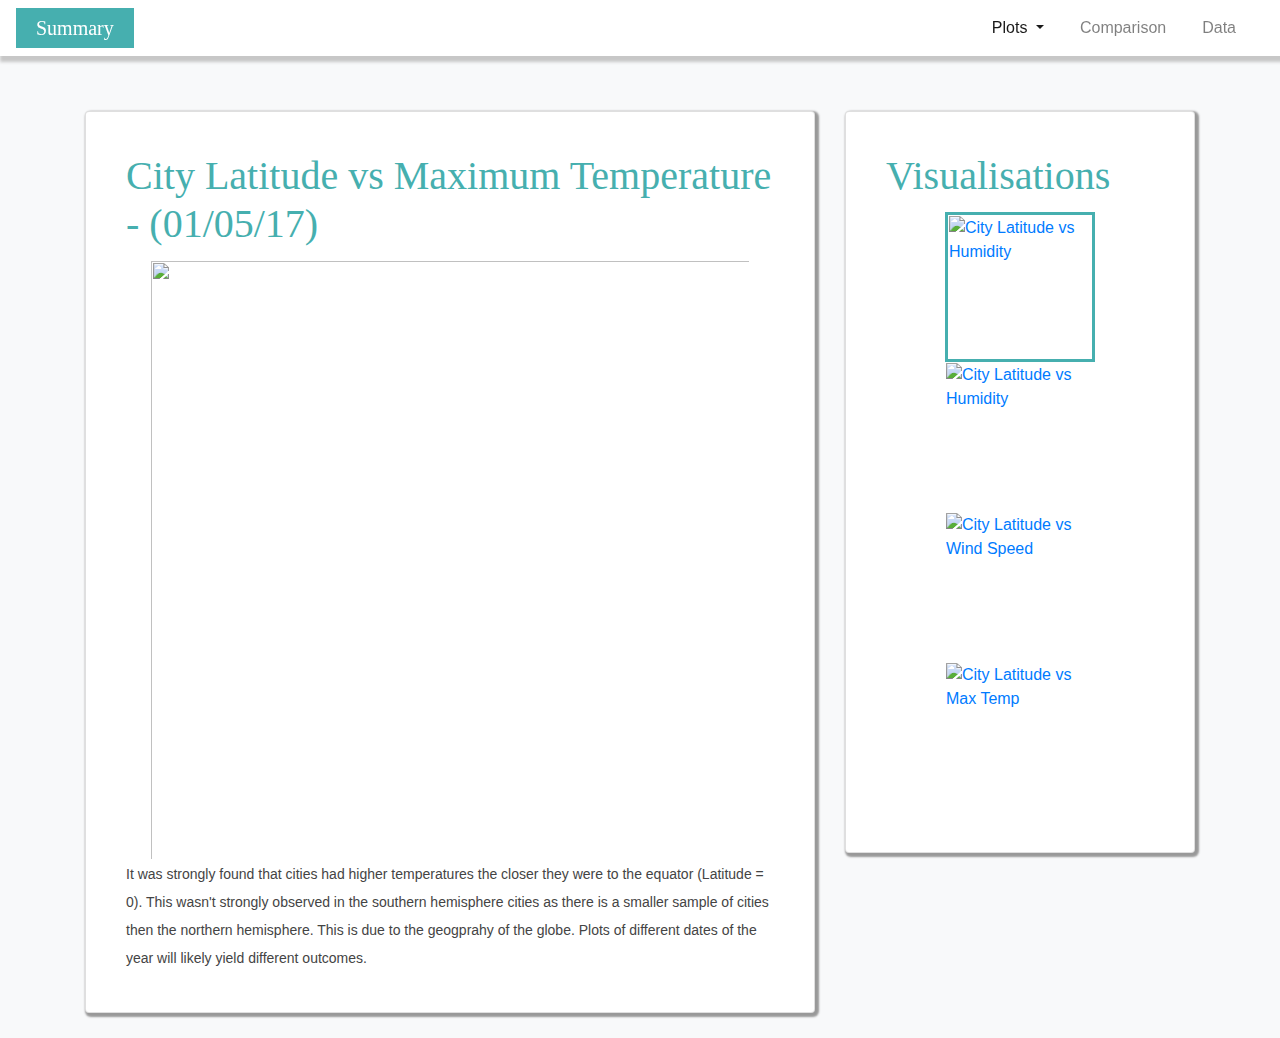
==== plotsmaxtemp.html @ b0695d2e "Add files via upload" ====
<!DOCTYPE html>
<html lang="en-uk">

<head>   
    <meta charset="UTF-8">
    <title>Climate Visualisation</title>
    <link rel="stylesheet" href="assets/style.css">
    
<!-- bootstrap stylesheet links -->
    <link rel="stylesheet" href="https://stackpath.bootstrapcdn.com/bootstrap/4.3.1/css/bootstrap.min.css" integrity="sha384-ggOyR0iXCbMQv3Xipma34MD+dH/1fQ784/j6cY/iJTQUOhcWr7x9JvoRxT2MZw1T" crossorigin="anonymous">
    <script src="https://code.jquery.com/jquery-3.5.1.min.js">
    </script>
    <script src="https://stackpath.bootstrapcdn.com/bootstrap/4.5.0/js/bootstrap.min.js">
    </script>

</head>
<body class="bg-light">

<!--Navigation bar---------------------------------------------------------------------------------------->
<nav class="navbar navbar-expand-lg navbar-light sticky-top">
    <a class="navbar-brand text-white" href="index.html">Summary</a>
    <button class="navbar-toggler" type="button" data-toggle="collapse" 
                    data-target="#navbarNavDropdown" aria-controls="navbarNavDropdown" aria-expanded="false" 
                            aria-label="Toggle navigation">
      <span class="navbar-toggler-icon"></span>
    </button>

    <div class="collapse navbar-collapse padding" id="navbarNavDropdown">

      <ul class="navbar-nav ml-auto"><!-- align list to left ml-auto-->
        <!--drop down list-->
        <li class="nav-item dropdown active">
          <a class="nav-link dropdown-toggle" href="#" id="navbarDropdownMenuLink" 
                data-toggle="dropdown" aria-haspopup="true" aria-expanded="false">
                    Plots<span class="sr-only"></span>
          </a>
          <div class="dropdown-menu" aria-labelledby="navbarDropdownMenuLink">
            <a class="dropdown-item" href="plotsmaxtemp.html">Max Temperature</a>
            <a class="dropdown-item" href="plotshumidity.html">Humidity</a>
            <a class="dropdown-item" href="plotscloud.html">Cloudiness</a>
            <a class="dropdown-item" href="plotswind.html">Wind Speed</a>
          </div>
        </li>
        <!-- item 2 -->
        <li class="nav-item">
          <a class="nav-link" href="Comparison.html">Comparison</a>
        </li>
        <!--item 1-->
        <li class="nav-item">
          <a class="nav-link" href="Data.html">Data</a>
        </li>
      </ul>

    </div>
</nav>
<!----------------------------------------------------------------------------------------------------------->

<div class="container">
    <!--left card-->
    <div class="row top-buffer ">
        <div class="col-md-8 ">
            <div class="card justify-content-center">
                <div class="card-body ">
                    <h2 class="card-title" >City Latitude vs Maximum Temperature - (01/05/17)</h2>
                    <img src="visualisations\Fig1.png" width="600" height="600">
                    <p class="card-text">It was strongly found that cities had higher temperatures the closer they were to the equator (Latitude = 0).
                        This wasn't strongly observed in the southern hemisphere cities as there is a smaller sample of cities then the northern hemisphere.
                        This is due to the geogprahy of the globe. Plots of different dates of the year will likely yield different outcomes.

                    </p>             
                </div>
            </div>
        </div>

        <!--right card-->
        <div class="col-md-4 ">
            <div class="card">
                <div class="card-body">
                    <h1 class="card-title " >Visualisations</h1>
                    <div class="row justify-content-center"> <!--center the images!!-->
                        <a href="plotsmaxtemp.html"><img src="visualisations/Fig1.png" width=150px height=150px 
                                    alt="City Latitude vs Humidity"style="border:3px solid rgb(70, 175, 175)"> </a>
                        <a href="plotshumidity.html"><img src="visualisations/Fig2.png" width=150px height=150px 
                                    alt="City Latitude vs Humidity"></a>  
                    </div>
                    <div class="row justify-content-center"> <!--center the images!!-->
                        <a href="plotscloud.html"><img src="visualisations/Fig3.png" width=150px height=150px 
                                    alt="City Latitude vs Wind Speed"></a>
                        <a href="plotswind.html"><img src="visualisations/Fig4.png" width=150px height=150px 
                                    alt="City Latitude vs Max Temp"></a>
                    </div>
                </div>
            </div>
        </div>
    </div>
</div>
---- assets/style.css ----
body {
    background-color: lightblue;
  }

/* Nav styling -------------------------*/
.navbar {
    background-color: white;
    -webkit-box-shadow: 0 8px 6px -6px rgb(199, 199, 199);
    -moz-box-shadow: 0 8px 6px -6px rgb(199, 199, 199);
    box-shadow: 3px 3px 3px 3px rgb(199, 199, 199);
}

.navbar li {
    padding-right: 20px; /* space out the items in list on nav bar*/
}

.navbar-brand {
    font-family: Georgia, serif;
    background-color: rgb(70, 175, 175);
    padding-right: 20px;
    padding-left: 20px;
}
.dropdown {
    position: relative;
    display: inline-block;
  } 
.dropdown-content {
    display: none;
    position: absolute;
    right: 0;
    background-color: #f9f9f9;
    min-width: 160px;
    box-shadow: 4px 8px 16px 0px rgba(90, 17, 17, 0.2);
    z-index: 1;
  }
.dropdown-content a {
    color: black;
    padding: 12px 16px;
    text-decoration: none;
    display: block;
  } 
.container {
    padding: 25px;
    box-shadow: 0 8px 6px -6pxrgb(199, 199, 199);
  }
  

/* card styling -------------------------*/
.card {
    padding: 20px; 
    box-shadow: 2px 2px 2px 2px #999;
}
.top-buffer { 
    margin-top: 30px;
}

.center { /* use also to center objects*/
    display: block;
    margin-left: auto;
    margin-right: auto;
    width: 50%;
}
img {
    display: block;
    margin-left: auto;
    margin-right: auto;
    padding:1px;
   border:1px solid #021a40;
  }

/* heading and text styling -------------------------*/ 
h1, h2, h3, h4, h5 {
    color: rgb(70, 175, 175);
    font-family: Georgia, serif;
  }
.card-title {
    font-size: 40px;
}

p {
    font: 14px Helvetica, sans-serif;
    color:rgb(68, 68, 68);
    line-height: 200%;
  }

thead tr th {
    font: 14px Helvetica, sans-serif;
  }
  
td {
    font: 14px Helvetica, sans-serif;
    color:rgb(113, 113, 113);
    line-height: 200%;
   }
  
  
tbody tr th {
    font: 14px Helvetica, sans-serif;
    color:rgb(113, 113, 113);
    line-height: 200%;
   }


/* styles for resposiveness -------------------------*/
@media (max-width: 800px) {
    .navbar {
        background-color:rgb(70, 175, 175);
    }
}
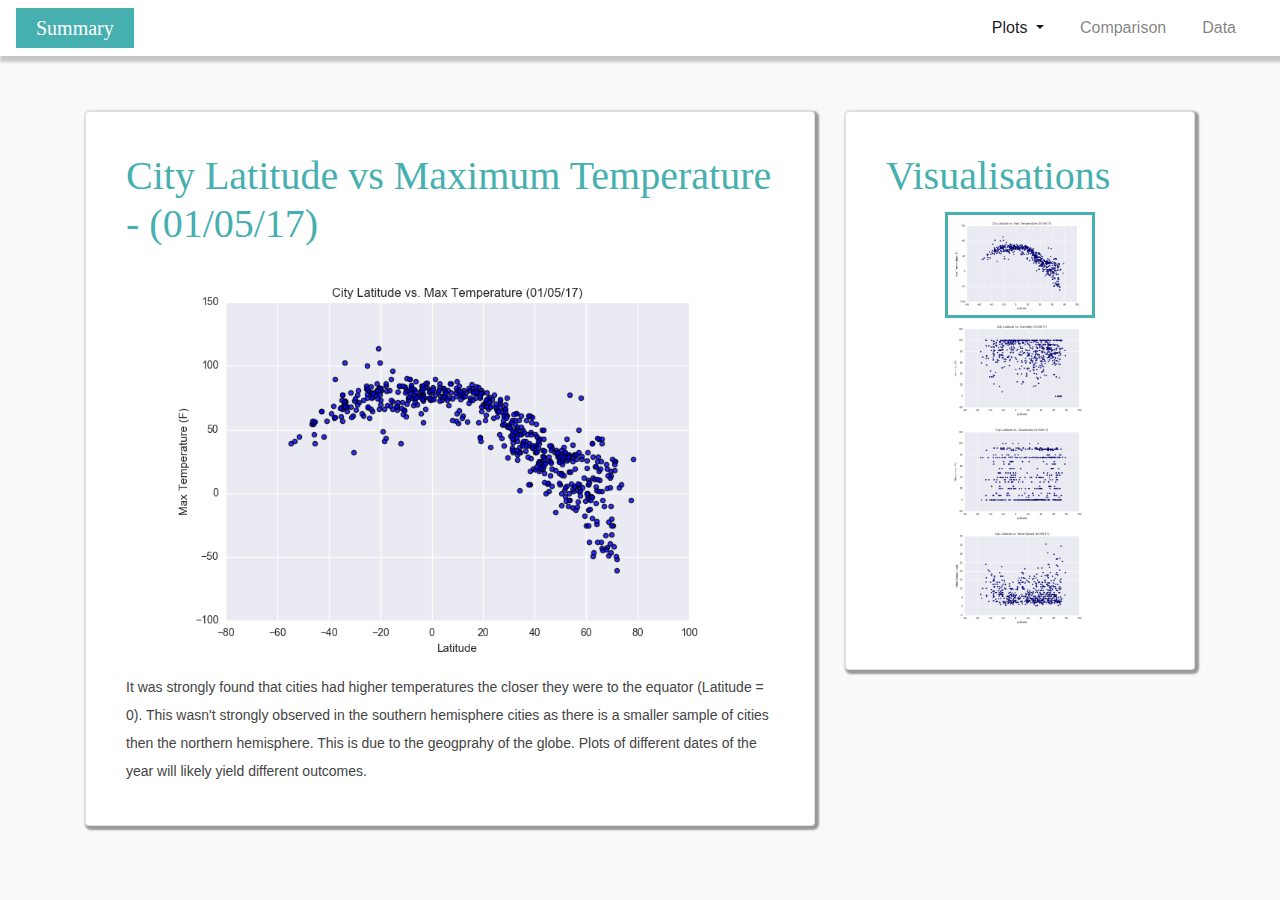
==== commit 35d144e9: "Add files via upload" ====
--- a/plotsmaxtemp.html
+++ b/plotsmaxtemp.html
@@ -62,7 +62,7 @@
             <div class="card justify-content-center">
                 <div class="card-body ">
                     <h2 class="card-title" >City Latitude vs Maximum Temperature - (01/05/17)</h2>
-                    <img src="visualisations\Fig1.png" width="600" height="600">
+                    <img src="visualisations\Fig1.png" width="600" height="600" class="img-fluid">
                     <p class="card-text">It was strongly found that cities had higher temperatures the closer they were to the equator (Latitude = 0).
                         This wasn't strongly observed in the southern hemisphere cities as there is a smaller sample of cities then the northern hemisphere.
                         This is due to the geogprahy of the globe. Plots of different dates of the year will likely yield different outcomes.
@@ -79,15 +79,15 @@
                     <h1 class="card-title " >Visualisations</h1>
                     <div class="row justify-content-center"> <!--center the images!!-->
                         <a href="plotsmaxtemp.html"><img src="visualisations/Fig1.png" width=150px height=150px 
-                                    alt="City Latitude vs Humidity"style="border:3px solid rgb(70, 175, 175)"> </a>
+                                    alt="City Latitude vs Humidity"style="border:3px solid rgb(70, 175, 175)"class="img-fluid"> </a>
                         <a href="plotshumidity.html"><img src="visualisations/Fig2.png" width=150px height=150px 
-                                    alt="City Latitude vs Humidity"></a>  
+                                    alt="City Latitude vs Humidity"class="img-fluid"></a>  
                     </div>
                     <div class="row justify-content-center"> <!--center the images!!-->
                         <a href="plotscloud.html"><img src="visualisations/Fig3.png" width=150px height=150px 
-                                    alt="City Latitude vs Wind Speed"></a>
+                                    alt="City Latitude vs Wind Speed"class="img-fluid"></a>
                         <a href="plotswind.html"><img src="visualisations/Fig4.png" width=150px height=150px 
-                                    alt="City Latitude vs Max Temp"></a>
+                                    alt="City Latitude vs Max Temp"class="img-fluid"></a>
                     </div>
                 </div>
             </div>
